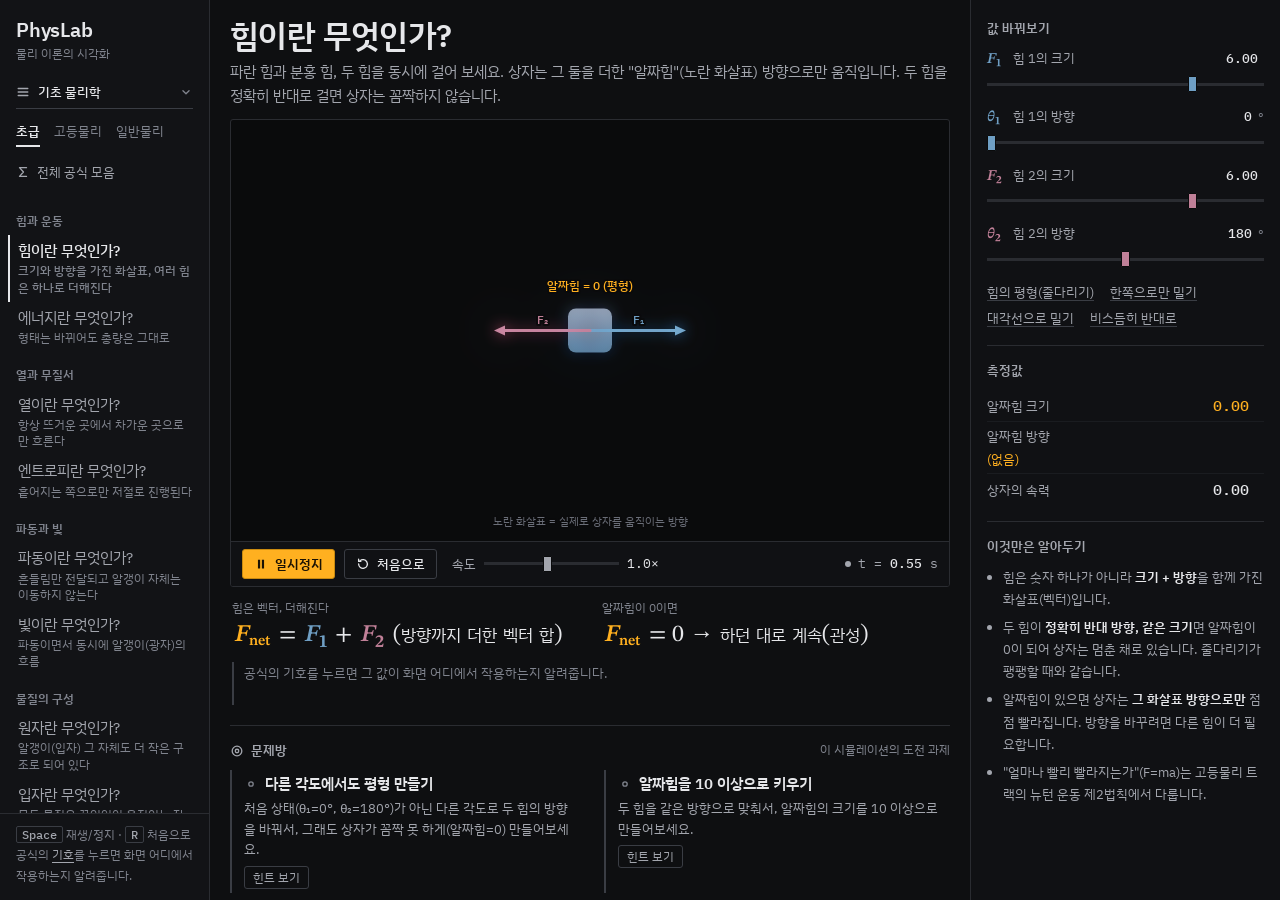
==== index.html @ c5a6d5bc "fix(graphs): 점 하나만 찍히던 그래프를 훑는 곡선으로, 전기장 시험전하가 바로 사라지던 버그 그래프 (가로축이 슬라이더 값이라 슬라이더를 움직이지 않으면 점 하나만 찍히" ====
<!DOCTYPE html>
<html lang="ko">
<head>
<meta charset="utf-8">
<meta name="viewport" content="width=device-width, initial-scale=1">
<title>PhysLab · 물리 이론의 시각화</title>
<meta name="description" content="힘과 운동부터 양자역학, 궤도역학, 선박·기계 공학까지 물리 이론 79가지를 슬라이더로 직접 움직여 보는 시뮬레이터. 공식의 기호를 누르면 화면에서 그 값이 어디에 작용하는지 보여 줍니다.">
<link rel="icon" href="img/favicon.svg" type="image/svg+xml">
<!-- 공유 미리보기 — og:image 는 절대 주소여야 메신저·SNS 가 읽는다 (원본: tools/og-image.html) -->
<meta property="og:type" content="website">
<meta property="og:site_name" content="PhysLab">
<meta property="og:url" content="https://phys-simulator-shs.vercel.app/">
<meta property="og:title" content="PhysLab · 물리 이론의 시각화">
<meta property="og:description" content="물리 이론 79가지를 슬라이더로 직접 움직여 보는 시뮬레이터. 기초 물리부터 고등 물리, 항공우주·선박·기계 공학까지.">
<meta property="og:image" content="https://phys-simulator-shs.vercel.app/img/og.png">
<meta property="og:image:width" content="1200">
<meta property="og:image:height" content="630">
<meta property="og:image:alt" content="PhysLab 로고와, 포물선을 그리며 날아가는 공과 속도 성분 화살표">
<meta property="og:locale" content="ko_KR">
<meta name="twitter:card" content="summary_large_image">
<link rel="preconnect" href="https://fonts.gstatic.com" crossorigin>
<!-- 한글 UI: IBM Plex Sans KR · 숫자: IBM Plex Mono · 수식: STIX Two Text -->
<link href="https://fonts.googleapis.com/css2?family=IBM+Plex+Mono:wght@400;500&family=IBM+Plex+Sans+KR:wght@400;500;600&family=STIX+Two+Text:ital,wght@0,400;0,600;1,400;1,600&display=swap" rel="stylesheet">
<link rel="stylesheet" href="css/style.css?v=eeceb830">
<link rel="stylesheet" href="css/motion.css?v=567593f3">
<script>
/* 모션 단계 — 기본은 c(여운). 비교용으로 ?motion=off|a|b 를 붙이면 그 단계로 본다 (css/motion.css 참고) */
(function () {
  var m = (new URLSearchParams(location.search).get('motion') || 'c').toLowerCase();
  var on = { a: ['m-a'], b: ['m-a', 'm-b'], c: ['m-a', 'm-b', 'm-c'] }[m];
  if (!on) return;
  var d = document.documentElement;
  on.concat('first-load').forEach(function (c) { d.classList.add(c); });
  addEventListener('load', function () { setTimeout(function () { d.classList.remove('first-load'); }, 900); });
})();
</script>
</head>
<body>

<aside id="nav" aria-label="시뮬레이션 목록">
  <div class="brand">
    <h1>PhysLab</h1>
    <p>물리 이론의 시각화</p>
  </div>
  <button id="btnGroupMenu" class="group-menu-btn" title="분야 선택">
    <span class="gm-ico"><svg class="i" viewBox="0 0 16 16" aria-hidden="true" focusable="false"><path d="M2.5 4h11M2.5 8h11M2.5 12h11"/></svg></span><span id="groupLabel">기초 과정</span><span class="gm-caret"><svg class="i" viewBox="0 0 16 16" aria-hidden="true" focusable="false"><path d="M4.5 6.5 8 10l3.5-3.5"/></svg></span>
  </button>
  <div class="modes" role="group" aria-label="과정">
    <button class="mode on" data-mode="concept" data-group="core" title="초급 과정 (공식 없이 감 잡기)">초급</button>
    <button class="mode" data-mode="basic" data-group="core" title="고등물리 (물리학Ⅰ)">고등물리</button>
    <button class="mode" data-mode="general" data-group="core" title="일반물리 (역학 · 유체 · 열 · 전자기 · 파동 · 상대성)">일반물리</button>
    <button class="mode" data-mode="exp" data-group="modern" title="유명한 실험 (이론이 실제로 어떻게 증명됐는지)">실험실</button>
    <button class="mode" data-mode="quantum" data-group="modern" title="양자역학 (미시세계)">양자역학</button>
    <button class="mode" data-mode="astro" data-group="modern" title="천문학 (별빛 읽기 · 별의 일생 · 우주의 크기 · 외계행성)">천문학</button>
    <button class="mode" data-mode="aero" data-group="applied" title="항공우주공학 (비행역학 · 궤도역학 · 로켓 추진 · 재진입)">항공우주</button>
    <button class="mode" data-mode="marine" data-group="applied" title="선박공학, 자율운항시스템공학 (저항·추진 · 복원성 · 내항성 · 운항 제어)">선박</button>
    <button class="mode" data-mode="mech" data-group="applied" title="기계공학 (고체역학 · 파괴역학 · 열공학 · 진동공학)">기계</button>
    <button class="mode" data-mode="adv" data-group="applied" title="공학응용 (분야 공통 계측·신호)">공학응용</button>
  </div>
  <button id="btnFormulaIndex" class="formula-index-btn" title="등록된 모든 시뮬레이션의 공식을 트랙별로 모아봅니다"><svg class="i" viewBox="0 0 16 16" aria-hidden="true" focusable="false"><path d="M12 3H4l4.5 5L4 13h8"/></svg><span class="fi-text">전체 공식 모음</span></button>
  <nav id="simlist" aria-label="이 과정의 시뮬레이션"></nav>
  <footer class="nav-foot">
    <p><b>Space</b> 재생/정지 · <b>R</b> 처음으로</p>
    <p>공식의 <span class="mini-term">기호</span>를 누르면 화면 어디에서 작용하는지 알려줍니다.</p>
  </footer>
</aside>

<main id="main">
  <header id="head">
    <div>
      <span id="simCat"></span>
      <h2 id="simTitle"></h2>
      <p id="simTag"></p>
    </div>
  </header>

  <section class="stage">
    <div class="cv-wrap">
      <canvas id="cv" role="img" aria-label="시뮬레이션 화면"></canvas>
      <!-- 형광 잔광 층: 화면의 빛 번짐. 원본(#cv)은 선명하게 두고 이 층만 시간에 따라 서서히 사라진다 -->
      <canvas id="cvHalo" aria-hidden="true"></canvas>
      <canvas id="cvGlow" aria-hidden="true"></canvas>
      <!-- 글자 층: D.text · D.tag 는 빛 번짐 위에 따로 그려 늘 선명하다 -->
      <canvas id="cvText" aria-hidden="true"></canvas>
    </div>
    <div class="stage-bar">
      <button id="btnPlay" class="btn primary" aria-keyshortcuts="Space"><span class="ico"><svg class="i" viewBox="0 0 16 16" aria-hidden="true" focusable="false"><path class="f" d="M5 3.2v9.6L12.6 8z"/></svg></span><span id="playLabel" class="btn-text">재생</span></button>
      <button id="btnReset" class="btn" aria-keyshortcuts="R"><span class="ico"><svg class="i" viewBox="0 0 16 16" aria-hidden="true" focusable="false"><path d="M3 8a5 5 0 1 0 1.5-3.6"/><path d="M3 2.5v2.5h2.5"/></svg></span><span class="btn-text">처음으로</span></button>
      <label class="speed">
        <span class="speed-word">속도</span> <input type="range" id="speed" min="0.1" max="2" step="0.1" value="1">
        <b id="speedVal">1.0×</b>
      </label>
      <div class="clock"><span class="run-led" aria-hidden="true"></span>t = <b id="clock">0.00</b> s</div>
    </div>
  </section>

  <!-- 공식 — 무대 바로 아래에 가로로. 기호를 가리키거나 누르면 아래 줄에 그 기호가 화면 어디에서 작용하는지 -->
  <section id="cardFormula" class="formula-bar" aria-label="공식">
    <div id="formulas"></div>
    <div id="termInfo" class="term-info" aria-live="polite"></div>
  </section>

  <section id="graphs"></section>

  <section id="questRoom" class="quest-room hidden" aria-labelledby="questTitle">
    <div class="quest-head"><span class="quest-icon"><svg class="i" viewBox="0 0 16 16" aria-hidden="true" focusable="false"><circle cx="8" cy="8" r="5.5"/><circle cx="8" cy="8" r="2"/></svg></span><h3 id="questTitle">문제방</h3><span class="quest-sub">이 시뮬레이션의 도전 과제</span></div>
    <div id="challenges" class="quest-list"></div>
  </section>
</main>

<aside id="panel">
  <section class="card" id="cardControls">
    <h3>값 바꿔보기</h3>
    <div id="controls"></div>
    <div id="presets" class="presets"></div>
  </section>

  <section class="card" id="cardReadouts">
    <h3>측정값</h3>
    <table id="readouts" class="readouts" aria-live="off"><tbody></tbody></table>
  </section>

  <section class="card" id="cardNotes">
    <h3>이것만은 알아두기</h3>
    <ul id="notes"></ul>
  </section>
</aside>

<div id="groupModal" class="modal-overlay hidden">
  <div class="modal modal-sm" role="dialog" aria-modal="true" aria-labelledby="groupModalTitle">
    <div class="modal-head">
      <h2 id="groupModalTitle">분야 선택</h2>
      <button id="btnCloseGroups" class="modal-close" title="닫기 (Esc)" aria-label="닫기"><svg class="i" viewBox="0 0 16 16" aria-hidden="true" focusable="false"><path d="M4 4l8 8M12 4l-8 8"/></svg></button>
    </div>
    <div class="modal-body" id="groupList"></div>
  </div>
</div>

<div id="formulaModal" class="modal-overlay hidden">
  <div class="modal" role="dialog" aria-modal="true" aria-labelledby="formulaModalTitle">
    <div class="modal-head">
      <h2 id="formulaModalTitle"><svg class="i" viewBox="0 0 16 16" aria-hidden="true" focusable="false"><path d="M12 3H4l4.5 5L4 13h8"/></svg>전체 공식 모음</h2>
      <input type="search" id="formulaSearch" placeholder="공식 이름, 시뮬레이션 이름으로 검색…" autocomplete="off" aria-label="공식 검색">
      <button id="btnCloseFormulas" class="modal-close" title="닫기 (Esc)" aria-label="닫기"><svg class="i" viewBox="0 0 16 16" aria-hidden="true" focusable="false"><path d="M4 4l8 8M12 4l-8 8"/></svg></button>
    </div>
    <div id="formulaListWrap" class="modal-body"></div>
  </div>
</div>

<!-- 화면 읽기 프로그램용 알림 (과제 달성 등) -->
<div id="announcer" class="sr-only" aria-live="polite"></div>

<script src="js/core.js?v=7567ad4e"></script>
<!-- 시뮬레이션 색인 — 목록·공식 모음용. 본체(js/sims/**)는 열 때 불러온다 (core.js PS.load, tools/build.js) -->
<script src="js/catalog.js?v=6f362661"></script>
<script src="js/typeset.js?v=7cf413bf"></script>
<script src="js/app.js?v=728ef2c3"></script>
</body>
</html>
---- css/style.css ----
/* =========================================================
   PhysLab — 계측기 테마 (흑연 바탕, 무대 안에서만 빛난다)
   규칙:
     1. 빛은 무대 안에서만 — 오실로스코프 형광면처럼 그림 자체가 빛나고 잔광을 남긴다(#cvGlow · #cvHalo).
        UI 껍데기에는 그라디언트·글로우를 쓰지 않는다.
     2. 호박색(--acc)은 재생 버튼과 무대 안의 결과값에만 쓴다. 선택 상태는 밝은 글자(--tx)와 2px 선으로 표시한다.
        다른 색은 기호 색이며 의미를 갖는다(core.js PS.PAL).
     3. 상자를 쌓지 않는다. 테두리가 남는 것은 무대, 그래프 축, "처음으로" 같은 보조 버튼뿐이고,
        나머지 구역은 1px 구분선과 여백으로 나눈다. 모서리는 3px 이하.
     4. 글자 크기는 다섯 단계뿐이다: 12 · 13 · 15(본문) · 20 · 32(제목) px. 공식만 따로 24~28px.
   ========================================================= */
:root{
  --bg:#0e0f11;        /* 페이지 */
  --nav:#121316;       /* 좌측 콘솔 */
  --side:#101114;      /* 우측 패널 */
  --stage:#0a0b0c;     /* 무대 */
  --line:#2a2c31;      /* 구분선 */
  --line2:#3a3d44;     /* 강한 선 · 보조 버튼 테두리 */
  --tx:#e6e7ea;
  --tx2:#a3a6ae;       /* 패널 위 대비 7:1 */
  --tx3:#80848e;       /* 패널 위 대비 4.8:1 — 가장 흐린 글자도 4.5:1 이상 */
  --hover:#1b1d21;
  --acc:#ffb020;       /* 호박색 — 재생 버튼과 무대 안 결과값에만 */
  --acc-hi:#ffbe42;--acc-deep:#c98a10;--on-acc:#1a1204;
  --ok:#7fb894;
  --radius:3px;
  /* 글꼴 — 한글 UI, 숫자, 수식 */
  --sans:"IBM Plex Sans KR",-apple-system,BlinkMacSystemFont,"Segoe UI","Malgun Gothic",sans-serif;
  --mono:"IBM Plex Mono",ui-monospace,"Consolas",monospace;
  --math:"STIX Two Text","Cambria Math","Times New Roman","IBM Plex Sans KR",serif;
  /* 글자 크기 다섯 단계 (루트 14px 기준 rem) */
  --fs-1:.8571rem;     /* 12px — 라벨·캡션 */
  --fs-2:.9286rem;     /* 13px — 보조 글·섹션 제목 */
  --fs-3:1.0714rem;    /* 15px — 본문 */
  --fs-4:1.4286rem;    /* 20px — 워드마크·폰 제목 */
  --fs-5:2.2857rem;    /* 32px — 시뮬레이션 제목 */
  --fs-math:1.8571rem; /* 26px — 공식 (24~28px) */
  /* 레이아웃 */
  --nav-w:17.8571rem;  /* 250px @14px */
  --panel-w:24.2857rem;/* 340px @14px */
  --nav-h:3.5rem;      /* 좁은 화면에서 위쪽 네비 높이 — app.js 가 실제 값으로 갱신 */
}
*{box-sizing:border-box}
/* 크기 체계 — 모든 길이는 rem 이고, 루트 글자 크기 하나가 화면 전체의 배율이다.
   1600px 이하 14px → 2560px(27" QHD)에서 약 17.5px → 18px 상한. 캔버스도 같은 배율로 그린다(app.js 의 uiScale). */
html{font-size:clamp(14px,.3646vw + 8.17px,18px)}
html,body{height:100%}
body{
  margin:0;
  display:grid;
  grid-template-columns:var(--nav-w) minmax(0,1fr) var(--panel-w);
  background:var(--bg);
  color:var(--tx);
  font-family:var(--sans);
  font-size:var(--fs-3);
  line-height:1.55;
  overflow:hidden;
}
h1,h2,h3{margin:0;font-weight:600}
p{margin:0}
button{font-family:inherit;font-size:inherit}
/* 숫자는 전부 등폭 — 값이 바뀌어도 자리가 흔들리지 않는다 */
.ctrl-val,.readouts td,.clock,.quest-sub{font-variant-numeric:tabular-nums}
/* 아이콘 — 16px 격자, 선 1.5, 글자색을 따른다 */
.i{width:1rem;height:1rem;flex:none;display:inline-block;vertical-align:-.15em;
   fill:none;stroke:currentColor;stroke-width:1.5;stroke-linecap:round;stroke-linejoin:round}
.i .f{fill:currentColor;stroke:none}

/* ── 좌측 콘솔 ───────────────────────────── */
#nav{
  background-color:var(--nav);
  border-right:1px solid var(--line);
  display:flex;flex-direction:column;
  overflow:hidden;
}
.brand{padding:1.2857rem 1.1429rem .8571rem}
.brand h1{font-size:var(--fs-4);font-weight:600;letter-spacing:-.2px;line-height:1.2}
.brand p{font-size:var(--fs-1);color:var(--tx3);margin-top:.2143rem}
/* 대분류 — 아래쪽 구분선만 있는 버튼 */
.group-menu-btn{
  display:flex;align-items:center;gap:.5714rem;width:calc(100% - 2.2857rem);margin:0 1.1429rem .5714rem;
  padding:.5rem 0;border:0;border-bottom:1px solid var(--line2);border-radius:0;
  background:none;color:var(--tx);
  font-size:var(--fs-2);font-weight:500;cursor:pointer;text-align:left;
}
.group-menu-btn:hover{border-bottom-color:var(--tx3)}
.gm-ico{color:var(--tx2)}
#groupLabel{flex:1;white-space:nowrap;overflow:hidden;text-overflow:ellipsis}
.gm-caret{color:var(--tx3)}

.modal-sm{width:min(31.4286rem,100%)}
.group-card{
  display:block;width:100%;text-align:left;cursor:pointer;
  background:none;border:0;border-left:2px solid transparent;border-bottom:1px solid var(--line);border-radius:0;
  padding:.8571rem 1rem;color:var(--tx2);font-family:inherit;
}
.group-card:hover{background:var(--hover)}
.group-card.on{border-left-color:var(--tx)}
.gc-top{display:flex;align-items:baseline;gap:.6429rem;margin-bottom:.2143rem}
.gc-top b{font-size:var(--fs-3);color:var(--tx);font-weight:600}
.gc-n{margin-left:auto;font-size:var(--fs-1);color:var(--tx3);font-family:var(--mono)}
.gc-sub{font-size:var(--fs-2);color:var(--tx3);line-height:1.5}

/* 중분류(과정) — 글자 탭, 선택은 밑줄 */
.modes{display:flex;flex-wrap:wrap;gap:0 1rem;padding:0 1.1429rem .7143rem}
.mode.off{display:none}
.mode{
  cursor:pointer;background:none;border:0;border-bottom:2px solid transparent;border-radius:0;
  color:var(--tx3);font-size:var(--fs-2);padding:.3571rem 0;white-space:nowrap;
}
.mode:hover{color:var(--tx2)}
.mode.on{color:var(--tx);border-bottom-color:var(--tx);font-weight:600}
.mode.empty{opacity:.5}
.simlist-empty{padding:1.2857rem .7143rem;color:var(--tx3);font-size:var(--fs-2);line-height:1.7}

/* 전체 공식 모음 버튼 */
.formula-index-btn{
  display:flex;align-items:center;gap:.5rem;width:calc(100% - 2.2857rem);margin:0 1.1429rem .5714rem;
  padding:.4286rem 0;border:0;background:none;color:var(--tx2);
  font-size:var(--fs-2);cursor:pointer;text-align:left;
}
.formula-index-btn:hover{color:var(--tx)}
.modal-overlay{
  position:fixed;inset:0;background:rgba(6,7,8,.78);
  display:flex;align-items:center;justify-content:center;z-index:50;padding:2.1429rem;
}
.modal-overlay.hidden{display:none}
.modal{
  background:var(--side);border:1px solid var(--line2);border-radius:var(--radius);
  width:min(62.8571rem,100%);max-height:min(84vh,64.2857rem);display:flex;flex-direction:column;overflow:hidden;
}
.modal-head{
  display:flex;align-items:center;gap:.8571rem;padding:1rem 1.2857rem;border-bottom:1px solid var(--line);flex:none;
}
.modal-head h2{font-size:var(--fs-3);flex:none;white-space:nowrap;display:flex;align-items:center;gap:.5rem}
#formulaSearch{
  flex:1;background:var(--stage);border:1px solid var(--line2);border-radius:var(--radius);
  color:var(--tx);padding:.5rem .7857rem;font-size:var(--fs-2);min-width:0;font-family:inherit;
}
#formulaSearch:focus{outline:none;border-color:var(--tx2)}
.modal-close{
  display:inline-flex;align-items:center;justify-content:center;
  background:transparent;border:1px solid var(--line2);color:var(--tx2);
  cursor:pointer;padding:.3571rem;border-radius:var(--radius);flex:none;
}
.modal-close:hover{color:var(--tx);border-color:var(--tx3)}
.modal-body{overflow-y:auto;padding:.4286rem 1.2857rem 1.4286rem}
.fx-group-title{
  font-size:var(--fs-3);font-weight:600;color:var(--tx);
  margin:1.7143rem 0 .2143rem;padding:.2857rem 0 .2857rem .7143rem;border-left:2px solid var(--tx);
}
.fx-group-title:first-child{margin-top:.7143rem}
.fx-track-title{
  font-size:var(--fs-2);color:var(--tx2);font-weight:600;
  margin:1.2857rem 0 .5714rem;padding-bottom:.4286rem;border-bottom:1px solid var(--line);
}
.fx-track:first-child .fx-track-title{margin-top:.5714rem}
.fx-cat{font-size:var(--fs-1);color:var(--tx3);margin:.8571rem 0 .2857rem}
.fx-sim{padding:.6429rem .7143rem;margin:0 -.7143rem;cursor:pointer;border-radius:var(--radius)}
.fx-sim:hover{background:var(--hover)}
.fx-sim-head{display:flex;align-items:baseline;gap:.6429rem;margin-bottom:.2857rem;flex-wrap:wrap}
.fx-sim-head b{font-size:var(--fs-3);color:var(--tx);font-weight:600}
.fx-sub{font-size:var(--fs-2);color:var(--tx3)}
.fx-jump{margin-left:auto;color:var(--tx3);font-size:var(--fs-1);opacity:0}
.fx-sim:hover .fx-jump,.fx-sim:focus-visible .fx-jump{opacity:1}
.fx-formulas{display:flex;flex-wrap:wrap;gap:.2857rem 2.2857rem}
.fx-formula{margin-top:.2143rem}
.fx-fname{font-size:var(--fs-1);color:var(--tx3)}
.fx-fbody{font-size:var(--fs-4);font-family:var(--math);line-height:1.5}
.fx-empty{color:var(--tx3);font-size:var(--fs-2);padding:1.7143rem .2857rem;text-align:center}
.term-inline{font-weight:600}

#simlist{flex:1;overflow-y:auto;padding:.2857rem .5714rem .7143rem}
.nav-group{
  font-size:var(--fs-1);color:var(--tx3);font-weight:600;
  padding:1rem .5714rem .2857rem;
}
.nav-item{
  display:block;width:100%;text-align:left;cursor:pointer;
  background:transparent;border:none;border-left:2px solid transparent;color:var(--tx2);
  padding:.4286rem .5714rem;border-radius:0;
  font-size:var(--fs-3);line-height:1.35;
}
.nav-item small{display:block;color:var(--tx3);font-size:var(--fs-1);margin-top:.1429rem}
.nav-item small sub{font-size:.8em;line-height:0}
.nav-item:hover{color:var(--tx)}
.nav-item.on{border-left-color:var(--tx);color:var(--tx);font-weight:500}
.nav-foot{
  padding:.7857rem 1.1429rem 1rem;border-top:1px solid var(--line);
  color:var(--tx3);font-size:var(--fs-1);line-height:1.7;
}
.nav-foot b{color:var(--tx2);border:1px solid var(--line2);padding:0 .3571rem;border-radius:2px;font-weight:500;font-family:var(--mono)}
.mini-term{color:var(--tx2);text-decoration:underline;text-underline-offset:3px}

/* ── 메인 ────────────────────────────────── */
/* 무대가 먼저다 — 그래프·문제방이 높이를 다 가져가면 캔버스가 띠처럼 납작해진다.
   무대는 화면 높이의 52% 이상을 먼저 갖고, 넘치는 아래쪽은 이 열 안에서 스크롤한다. */
#main{display:flex;flex-direction:column;min-width:0;overflow-x:hidden;overflow-y:auto;padding:1.1429rem 1.4286rem}
#head{margin-bottom:.8571rem}
/* 제목 위 분류 칩은 네비와 겹치므로 화면에서는 숨기고 화면 읽기 프로그램에는 남긴다 */
#simCat{position:absolute;width:1px;height:1px;padding:0;margin:-1px;overflow:hidden;clip:rect(0 0 0 0);white-space:nowrap;border:0}
#simTitle{font-size:var(--fs-5);letter-spacing:-.6px;font-weight:600;line-height:1.2}
#simTag{color:var(--tx2);font-size:var(--fs-3);margin-top:.4286rem;max-width:62rem}

.stage{
  position:relative;flex:1 0 auto;min-height:max(20rem,52vh);
  background-color:var(--stage);
  border:1px solid var(--line);border-radius:var(--radius);
  overflow:hidden;display:flex;flex-direction:column;
}
/* 무대 캔버스 + 형광 잔광 층(app.js 의 glowFrame). 잔광 층은 원본을 반 해상도로 받아 흐리게 번지게 하고
   화면 혼합(screen)으로 빛만 더한다 — 원본 그림과 글자는 그대로 선명하다.
   움직임의 꼬리(잔광)는 남기고, 멈춘 화면의 번짐은 줄인다(#cvGlow .85 → .5, #cvHalo .5 → .25). */
.cv-wrap{position:relative;flex:1;min-height:0}
#cv{position:absolute;inset:0;width:100%;height:100%;display:block}
#cvHalo{position:absolute;inset:0;width:100%;height:100%;display:block;pointer-events:none;
  filter:contrast(1.6) blur(1.6rem) brightness(1.8) saturate(1.6);mix-blend-mode:screen;opacity:.25}
#cvGlow{position:absolute;inset:0;width:100%;height:100%;display:block;pointer-events:none;
  /* contrast 로 문턱: 보이는 밝기 0.19 이하(넓은 반투명 면)는 0, 0.81 이상은 최대 → 그다음 번지게 */
  filter:contrast(1.6) blur(.45rem) brightness(1.65) saturate(1.5);mix-blend-mode:screen;opacity:.5}
#cvText{position:absolute;inset:0;width:100%;height:100%;display:block;pointer-events:none}
.fx-off #cvGlow,.fx-off #cvHalo{display:none}
.is-loading .cv-wrap{opacity:.55}
.stage-bar{
  display:flex;align-items:center;gap:.6429rem;
  padding:.5rem .7857rem;border-top:1px solid var(--line);
  background-color:var(--side);
}
/* 보조 버튼 — 테두리가 남는 몇 안 되는 것 */
.btn{
  display:inline-flex;align-items:center;gap:.5rem;cursor:pointer;
  background:none;border:1px solid var(--line2);
  color:var(--tx);padding:.3571rem .7857rem;border-radius:var(--radius);
  font-size:var(--fs-2);font-weight:500;
}
.btn:hover{border-color:var(--tx3);background:var(--hover)}
.btn.primary{background:var(--acc);color:var(--on-acc);border-color:var(--acc-deep);font-weight:600}
.btn.primary:hover{background:var(--acc-hi)}
.speed{display:flex;align-items:center;gap:.5714rem;color:var(--tx2);font-size:var(--fs-2);margin-left:.4286rem;white-space:nowrap}
.speed b{color:var(--tx);width:2.7rem;font-family:var(--mono);font-weight:400}
.speed input{width:6.8571rem}
.clock{margin-left:auto;color:var(--tx2);font-size:var(--fs-2);font-family:var(--mono)}
/* RUN 표시등 — 재생 중 밝은 점, 정지하면 꺼진다 (숨쉬기 움직임은 motion.css) */
.run-led{display:inline-block;width:.4286rem;height:.4286rem;border-radius:50%;margin-right:.5rem;vertical-align:.08rem;background:var(--tx2)}
.is-paused .run-led{background:var(--line2)}
.clock b{color:var(--tx);font-weight:500}

/* ── 공식 — 무대 바로 아래, 가로로 나란히 ── */
.formula-bar{flex:none;padding:.8571rem .1429rem .2857rem}
#formulas{display:flex;flex-wrap:wrap;align-items:flex-end;gap:.5714rem 2.8571rem}
.formula .fname{font-size:var(--fs-1);color:var(--tx3);margin-bottom:.1429rem}
.formula .fbody{font-size:var(--fs-math);line-height:1.35;font-family:var(--math);white-space:nowrap}
.term-info{
  font-size:var(--fs-2);line-height:1.6;color:var(--tx2);
  border-left:2px solid var(--line2);padding:.0714rem 0 .0714rem .7143rem;margin-top:.7143rem;
  /* 두 줄을 미리 확보해 두어야 가리킬 때 아래가 밀리지 않는다 */
  min-height:calc(2 * 1.6em + .1429rem);
}
.term-info b{color:var(--tx);font-weight:600}
.ti-hint{color:var(--tx3)}
.ti-title{display:inline-flex;align-items:baseline;gap:.4286rem;margin-right:.5714rem}
.ti-sym{font-family:var(--math);font-size:var(--fs-3)}

/* ── 수식 조판 (app.js typeset) — 변수만 이탤릭, 숫자·연산자·괄호·함수명·한글은 정체 ── */
.fbody,.fx-fbody{font-style:normal}
.fbody i,.fx-fbody i,.ti-sym i,.ctrl-sym i{font-style:italic}
/* 기호 안에서도 이탤릭은 조판기가 변수 글자에만 붙인다(Δ·Σ·첨자·숫자는 정체) */
.term{
  display:inline-block;cursor:pointer;border-radius:2px;padding:0 .1em;margin:0 .02em;
  font-style:normal;font-weight:600;
}
.mko{font-family:var(--sans);font-size:.72em}
.mu{font-family:var(--sans);font-size:.6em;color:var(--tx3)}
/* 기호 — 평소에는 색만. 가리키거나 고정했을 때만 옅은 바탕과 밑줄이 보인다 */
.term:hover,.term.on{background:rgba(255,255,255,.07);box-shadow:inset 0 -2px 0 currentColor}
.term.on{background:rgba(255,255,255,.12)}
.mfrac{display:inline-flex;flex-direction:column;align-items:stretch;vertical-align:middle;text-align:center;margin:0 .12em;font-size:.86em;line-height:1.15}
.mfrac>.mn{padding:0 .12em .06em;border-bottom:.06em solid currentColor}
.mfrac>.md{padding:.08em .12em 0}
.mfrac .mfrac{font-size:.9em}
.msqrt{display:inline-flex;align-items:stretch;white-space:nowrap}
.msqrt>.mr{font-size:1.1em;line-height:1;align-self:flex-end;margin-right:-.04em;transform:translateY(.04em)}
.msqrt>.mc{border-top:.06em solid currentColor;padding:.06em .1em 0 .08em}
.mop{margin:0 .22em}
.mtxt{font-family:var(--sans);font-size:.62em;color:var(--tx2);vertical-align:.15em}
sup.ms,sub.ms{font-size:.62em;line-height:0}
sub.ms{vertical-align:-.25em}

/* ── 그래프 ── */
#graphs{display:flex;gap:1.4286rem;margin-top:.8571rem;height:10.8571rem}
#graphs:empty{display:none;margin:0;height:0}
.graph{flex:1;min-width:0;display:flex;flex-direction:column}
.graph h4{margin:0 0 .1429rem;font-size:var(--fs-1);color:var(--tx2);font-weight:500;display:flex;gap:.6429rem;align-items:center;flex-wrap:wrap}
.graph h4 i{font-style:normal;color:var(--tx3);font-family:var(--mono)}
.graph canvas{flex:1;min-height:0;width:100%}

/* ── 우측 계측 패널 — 상자 없이 구분선과 여백으로 ── */
#panel{
  background:var(--side);border-left:1px solid var(--line);
  overflow-y:auto;padding:.2857rem 1.1429rem 2.8571rem;display:flex;flex-direction:column;
}
.card{padding:1rem 0 1.1429rem;border-top:1px solid var(--line)}
#panel>.card:first-child{border-top:0}
.card h3{font-size:var(--fs-2);color:var(--tx2);font-weight:600;margin-bottom:.7143rem}

/* 컨트롤 — 디텐트 노브 */
.ctrl{margin-bottom:.8571rem}
.ctrl-top{display:flex;align-items:baseline;gap:.4286rem;margin-bottom:.2143rem}
.ctrl-sym{font-family:var(--math);font-weight:600;font-size:var(--fs-3);min-width:1.4286rem}
.ctrl-label{font-size:var(--fs-2);color:var(--tx2);flex:1}
.ctrl-val{font-size:var(--fs-2);font-weight:500;font-family:var(--mono)}
.ctrl-unit{font-size:var(--fs-1);color:var(--tx3)}
.ctrl.hot .ctrl-label{color:var(--tx)}
/* 슬라이더 — 보이는 트랙은 3px 이지만 잡을 수 있는 영역은 input 높이 전체다. 손잡이 색은 그 기호의 색 */
input[type=range]{
  -webkit-appearance:none;appearance:none;display:block;width:100%;height:1.4286rem;margin:0;
  background:transparent;cursor:pointer;
}
input[type=range]::-webkit-slider-runnable-track{height:3px;background:var(--line)}
input[type=range]::-moz-range-track{height:3px;background:var(--line)}
input[type=range]::-webkit-slider-thumb{
  -webkit-appearance:none;width:.6429rem;height:1.1429rem;margin-top:calc(1.5px - .5714rem);border-radius:1px;
  background:var(--c,var(--tx2));border:1px solid var(--stage);cursor:pointer;
}
input[type=range]::-moz-range-thumb{
  width:.5714rem;height:1.0714rem;border-radius:1px;background:var(--c,var(--tx2));
  border:1px solid var(--stage);cursor:pointer;
}

/* 키보드 포커스 — 마우스로 누를 때는 나오지 않고(:focus-visible), 탭으로 옮길 때만 보인다 */
:focus{outline:none}
:focus-visible{outline:2px solid var(--tx);outline-offset:2px}
input[type=range]:focus-visible{outline-offset:1px}
.nav-item:focus-visible,.fx-sim:focus-visible,.group-card:focus-visible{outline-offset:-2px}
.term:focus-visible{outline-offset:1px}
/* 프리셋 — 밑줄 있는 글자 버튼 */
.presets{display:flex;flex-wrap:wrap;gap:.2857rem 1.1429rem;margin-top:.1429rem}
.preset{
  cursor:pointer;background:none;border:0;padding:.1429rem 0;color:var(--tx2);
  font-size:var(--fs-2);text-decoration:underline;text-decoration-color:var(--line2);text-underline-offset:.25em;
  text-align:left;
}
.preset:hover{color:var(--tx);text-decoration-color:currentColor}

/* 측정값 — 이름 | 값(오른쪽 정렬, 등폭) | 단위 */
.readouts{width:100%;border-collapse:collapse}
.readouts th{font-weight:400;text-align:left;color:var(--tx2);font-size:var(--fs-2);padding:.2857rem .5714rem .2857rem 0;vertical-align:baseline}
.readouts td{padding:.2857rem 0;vertical-align:baseline}
.readouts .rv{text-align:right;font-family:var(--mono);font-size:var(--fs-3);font-weight:500;white-space:nowrap}
.readouts .rv.txt{font-family:var(--sans);font-size:var(--fs-2);white-space:normal}
.readouts .ru{padding-left:.4286rem;color:var(--tx3);font-family:var(--mono);font-size:var(--fs-1);white-space:nowrap}
.readouts tr+tr>*{border-top:1px solid #1a1c20}
.readouts tr.wide td{text-align:left;font-family:var(--sans);font-size:var(--fs-2);padding-top:0;white-space:normal}
.readouts tr.wide-head th{padding-bottom:.1429rem}
.readouts tr.wide>*{border-top:0}

#notes{margin:0;padding-left:1.1429rem;color:var(--tx2);font-size:var(--fs-2);line-height:1.7}
#notes li{margin-bottom:.4286rem}
#notes b{color:var(--tx);font-weight:600}

/* 문제방(도전 과제) — 공식·슬라이더·측정값과 섞이지 않도록 무대 아래에 따로 둔다 */
.quest-room{
  margin-top:1.1429rem;flex:none;
  border-top:1px solid var(--line);
  padding:.8571rem 0 .2857rem;max-height:15rem;overflow-y:auto;
}
.quest-room.hidden{display:none}
.quest-head{display:flex;align-items:center;gap:.5rem;margin-bottom:.5714rem;color:var(--tx2)}
.quest-head h3{font-size:var(--fs-2);color:var(--tx2);font-weight:600}
.quest-sub{font-size:var(--fs-1);color:var(--tx3);margin-left:auto;white-space:nowrap}
.quest-list{display:grid;grid-template-columns:repeat(auto-fill,minmax(19rem,1fr));gap:.5714rem 2rem}
.challenge{
  position:relative;   /* 안쪽 .sr-only(절대 위치)가 문제방 스크롤 밖으로 새어 나가 문서를 늘리지 않게 */
  border-left:2px solid var(--line2);padding:.1429rem 0 .2857rem .8571rem;
}
.ch-head{display:flex;align-items:center;gap:.5rem}
.ch-head b{font-size:var(--fs-3);color:var(--tx);font-weight:600}
.ch-badge{display:inline-flex;width:1rem;flex:none;color:var(--tx3)}
.ch-desc{font-size:var(--fs-2);color:var(--tx2);line-height:1.6;margin:.2143rem 0 0}
.ch-hint-btn{
  margin-top:.4286rem;cursor:pointer;background:transparent;border:1px solid var(--line2);
  color:var(--tx2);font-size:var(--fs-1);padding:.1429rem .5714rem;border-radius:var(--radius);
}
.ch-hint-btn:hover{color:var(--tx);border-color:var(--tx3)}
.ch-hint{margin-top:.4286rem;font-size:var(--fs-2);color:var(--tx2);line-height:1.6}
.challenge.ch-ok{border-left-color:var(--ok)}
.challenge.ch-ok .ch-badge{color:var(--ok)}
.challenge.ch-done-ever .ch-badge{color:var(--tx2)}

::-webkit-scrollbar{width:.6429rem;height:.6429rem}
::-webkit-scrollbar-track{background:transparent}
::-webkit-scrollbar-thumb{background:var(--line);border-radius:0;border:2px solid var(--side)}
::-webkit-scrollbar-thumb:hover{background:var(--line2)}

/* 화면 읽기 프로그램에만 들리는 텍스트 */
.sr-only{position:absolute;width:1px;height:1px;padding:0;margin:-1px;overflow:hidden;clip:rect(0 0 0 0);white-space:nowrap;border:0}

/* =========================================================
   반응형 — 화면 형태별 배치
   ≥1281          3열 (네비 | 무대 | 패널). 27"까지 루트 크기로 비례 확대
   1081–1280      3열, 사이드 폭만 줄임
   높이 ≤760      노트북 — 그래프·문제방을 낮춰 무대 높이 확보
   761–1080 가로  위쪽 네비 + [무대 | 패널] 2열 — 태블릿 가로·작은 노트북
   세로 / ≤760    한 줄 — 무대를 위에 고정하고 그 아래로 공식 → 슬라이더 → 측정값
   ========================================================= */
@media (max-width:1280px){
  :root{--nav-w:15rem;--panel-w:22.1429rem;--fs-math:1.7143rem}
  #graphs{height:9.4286rem}
}

@media (min-width:1081px) and (max-height:760px){
  #main{padding-top:.85rem;padding-bottom:.85rem}
  #simTitle{font-size:var(--fs-4)}
  #simTag{white-space:nowrap;overflow:hidden;text-overflow:ellipsis}
  #graphs{height:7.5rem}
  .quest-room{max-height:7.5rem}
}

/* ── 좁은 화면 공통: 네비를 위쪽 가로 띠로 ── */
@media (max-width:1080px){
  #nav{flex-direction:row;align-items:center;border-right:none;border-bottom:1px solid var(--line);
       position:sticky;top:0;z-index:6}
  .brand{padding:.6rem 1rem}
  .brand p{display:none}
  .group-menu-btn{width:auto;margin:0 .8571rem 0 0;padding:.4286rem 0;flex:none}
  .gm-caret{display:none}
  .modes{flex-wrap:nowrap;padding:0 .8571rem 0 0;gap:0 .8571rem;flex:none}
  #simlist{display:flex;gap:.8571rem;flex:1;padding:.4286rem .5714rem;overflow-x:auto;overscroll-behavior-x:contain}
  .nav-group{display:none}
  .nav-item{width:auto;white-space:nowrap;margin:0;padding:.3571rem 0;border-left:none;border-bottom:2px solid transparent;flex:none}
  .nav-item.on{border-left:none;border-bottom-color:var(--tx)}
  .nav-item small{display:none}
  .nav-foot{display:none}
  /* 전체 공식 모음은 좁은 화면에서도 들어갈 수 있어야 한다 — 아이콘 버튼으로 줄인다 */
  .formula-index-btn{width:auto;margin:0 .8571rem 0 0;padding:.4286rem 0;flex:none}
  .fi-text{position:absolute;width:1px;height:1px;overflow:hidden;clip:rect(0 0 0 0);white-space:nowrap}
  .modal-overlay{padding:0}
  .modal{width:100%;height:100%;max-height:100%;border-radius:0}
}

/* ── 태블릿 가로: 위쪽 네비 + [무대 | 패널] ── */
@media (max-width:1080px) and (min-width:761px) and (orientation:landscape){
  body{grid-template-columns:minmax(0,1fr) 20rem;grid-template-rows:auto minmax(0,1fr)}
  #nav{grid-column:1 / -1}
  #main{min-height:0;overflow-y:auto;padding:.85rem 1rem}
  #simTitle{font-size:var(--fs-4)}
  .stage{flex:1 0 auto;min-height:max(15rem,46vh)}
  #panel{border-left:1px solid var(--line);overflow-y:auto}
  #graphs{height:8rem}
  .quest-room{max-height:8rem}
  :root{--fs-math:1.5714rem}
}

/* ── 세로 화면·폰: 한 줄. 무대는 위에 고정되어 슬라이더를 움직이는 동안 계속 보인다 ── */
@media (max-width:760px), (max-width:1080px) and (orientation:portrait){
  html,body{height:auto}
  body{display:flex;flex-direction:column;overflow:visible;min-height:100%}
  #main,#panel{display:contents}           /* 두 열의 자식들을 한 줄로 풀어 순서를 다시 매긴다 */
  #nav{order:0}
  #head{order:1;margin:.85rem .85rem .6rem}
  #simTitle{font-size:var(--fs-4)}
  .stage{order:2;position:sticky;top:var(--nav-h);z-index:4;flex:none;margin:0 .85rem;
         height:min(52vh,110vw);min-height:15rem}
  .formula-bar{order:3;margin:0 .85rem;padding-top:.7143rem}
  #formulas{gap:.4286rem 1.7143rem}
  /* 좁은 화면에서는 긴 공식이 화면 밖으로 나가지 않게 항 사이에서 줄을 바꾼다 (분수·근호는 한 덩어리로 남는다) */
  .formula{min-width:0;max-width:100%}
  .formula .fbody{white-space:normal}
  #cardControls{order:4}
  #cardReadouts{order:5}
  #graphs{order:6;flex-direction:column;height:auto}
  #graphs .graph{height:9rem;flex:none}
  #questRoom{order:7;max-height:none}
  #cardNotes{order:8;margin-bottom:2rem}
  #panel>.card,#graphs,.quest-room{margin:.75rem .85rem 0}
  #panel>.card:first-child{border-top:1px solid var(--line)}
  .stage-bar{flex-wrap:wrap;row-gap:.4rem}
  :root{--fs-math:1.5714rem}
}

/* ── 폰: 네비를 두 줄로 — 위에 분류, 아래에 시뮬레이션 목록 ── */
@media (max-width:560px){
  #nav{flex-wrap:wrap}
  .brand h1{font-size:var(--fs-3)}
  #simlist{flex-basis:100%;order:5;border-top:1px solid var(--line);padding:.2857rem .8571rem}
  .modes{overflow-x:auto;flex:1;min-width:0}
  /* 탭이 줄어들면 "고등물…"처럼 잘린다 — 제 폭을 지키고 넘치면 띠를 가로로 민다 */
  .mode{flex:none}
  .speed{margin-left:0}
  .speed input{width:5.5rem}
  /* 재생 막대를 한 줄로 — 글자는 화면에서만 감추고 화면 읽기 프로그램에는 남긴다 */
  .btn-text,.speed-word{position:absolute;width:1px;height:1px;overflow:hidden;clip:rect(0 0 0 0);white-space:nowrap}
  .stage-bar{flex-wrap:nowrap;gap:.4rem;padding:.4rem .5rem}
  .btn{padding:.45rem .6rem}
  .quest-list{grid-template-columns:1fr}
}

/* ── 손가락으로 누르는 기기: 누를 대상은 최소 2.75rem(약 40px) ── */
@media (pointer:coarse){
  .btn,.preset,.mode,.group-menu-btn,.formula-index-btn,.ch-hint-btn,.modal-close,.nav-item{min-height:2.75rem}
  .preset,.ch-hint-btn{display:inline-flex;align-items:center}
  input[type=range]{height:2.25rem}
  input[type=range]::-webkit-slider-thumb{width:1rem;height:1.6rem;margin-top:calc(1.5px - .8rem)}
  input[type=range]::-moz-range-thumb{width:.9rem;height:1.5rem}
  .term{padding:.15rem .35rem}
}
---- css/motion.css ----
/* =========================================================
   PhysLab 모션 — Emil Kowalski 디자인 엔지니어링 원칙 적용
   기본은 c(여운) 단계다. index.html 의 스위치가 html 에 m-a / m-b / m-c 를 붙이고,
   모든 규칙은 그 클래스 아래에 묶여 있다. 비교용으로 ?motion=off | a | b 를 붙이면
   그 단계만 켜진다(off 는 이 파일 전체를 끈다).
     a  정돈  — 새 애니메이션 없이 기존 모션의 잘못만 고친다
     b  절제  — a + 가끔 쓰는 곳(모달·힌트)에만 전환        ← b는 a를 포함
     c  여운  — b + 드문 순간(첫 달성·첫 방문)에만 즐거움     ← c는 b를 포함
   판단 기준: "얼마나 자주 보나"가 먼저다. 하루 수십~수백 번 보는 것
   (시뮬레이션 전환, 슬라이더, Space 재생)은 움직이지 않는다.
   ========================================================= */
:root{
  --ease-out:cubic-bezier(.23,1,.32,1);       /* 들어오고 나가는 UI */
  --ease-in-out:cubic-bezier(.77,0,.175,1);   /* 화면 위에서 이동 */
  --ease-pop:cubic-bezier(.34,1.56,.64,1);    /* 살짝 넘치는 반동 — c의 드문 순간에만 */
}

/* ─────────────── A. 정돈 ─────────────── */

/* 1. transition:.12s 는 사실상 transition: all 이다. 바뀌는 속성만 명시한다. */
.m-a :is(.group-menu-btn,.group-card,.mode,.formula-index-btn,.fx-sim,.nav-item,
         .btn,.preset,.challenge,.ch-hint-btn,.modal-close){
  transition:background-color 120ms ease,border-color 120ms ease,color 120ms ease,
             text-decoration-color 120ms ease,transform 160ms var(--ease-out);
}
.m-a .fx-jump{transition:opacity 120ms ease}

/* 2. 누름 피드백 — 인터페이스가 눌렀다는 걸 들었다고 답한다.
      :active 는 마우스·터치로만 걸리므로 Space/R 단축키에는 자동으로 움직임이 없다. */
.m-a :is(.btn,.preset,.mode,.group-menu-btn,.formula-index-btn,.ch-hint-btn,.modal-close):active{
  transform:scale(.97);
}
.m-a :is(.group-card,.fx-sim):active{transform:scale(.99)}   /* 면적이 큰 것은 더 작게 */

/* 3. 기호 강조 — 평소에는 밑줄이 없고, 가리키거나 고정할 때 바탕과 밑줄(box-shadow, 레이아웃을 밀지 않는다)이 번진다. */
.m-a .term{transition:background-color 120ms ease,box-shadow 120ms ease}

/* 4. 슬라이더 손잡이 — 잡았을 때만 transform 으로 살짝 늘린다. 가장 자주 만지는 조작이라 아주 작게. */
.m-a input[type=range]::-webkit-slider-thumb{transition:transform 120ms var(--ease-out)}
.m-a input[type=range]:active::-webkit-slider-thumb{transform:scaleY(1.18)}

/* 5. 움직임 줄이기 설정 — 0이 아니라 "덜". 색·투명도는 남기고 위치·크기 변화만 뺀다. */
@media (prefers-reduced-motion:reduce){
  .m-a :is(.btn,.preset,.mode,.group-menu-btn,.formula-index-btn,.ch-hint-btn,.modal-close,
           .group-card,.fx-sim):active{transform:none}
  .m-a input[type=range]:active::-webkit-slider-thumb{transform:none}
}

/* ─────────────── B. 절제 ─────────────── */

/* 6. 모달 — 가끔 여는 것이라 표준 전환 대상. 화면 중앙에 뜨므로 원점도 중앙이 맞다.
      열림 220ms, 닫힘 140ms — 시스템이 응답하는 쪽(닫힘)이 더 빨라야 한다.
      display:none 토글을 그대로 쓰면서 애니메이션되도록 allow-discrete + @starting-style. */
.m-b .modal-overlay{
  opacity:1;
  transition:opacity 200ms ease,display 200ms allow-discrete,overlay 200ms allow-discrete;
}
.m-b .modal-overlay .modal{
  transition:transform 220ms var(--ease-out),opacity 220ms var(--ease-out);
}
.m-b .modal-overlay.hidden{
  opacity:0;
  transition:opacity 140ms ease-out,display 140ms allow-discrete,overlay 140ms allow-discrete;
}
.m-b .modal-overlay.hidden .modal{
  transform:scale(.97);opacity:0;
  transition:transform 140ms ease-out,opacity 140ms ease-out;
}
@starting-style{
  .m-b .modal-overlay:not(.hidden){opacity:0}
  .m-b .modal-overlay:not(.hidden) .modal{transform:scale(.97);opacity:0}
}
/* Esc 로 닫을 때는 움직이지 않는다 — 키보드 동작은 애니메이션하지 않는다 */
.m-b .modal-overlay[data-instant],
.m-b .modal-overlay[data-instant] .modal{transition:none}

/* 7. 힌트 — 툭 튀어나오던 것을 위에서 4px 내려오며 나타나게.
      높이는 애니메이션하지 않는다(레이아웃). transform·opacity 만. */
.m-b .ch-hint{
  transition:opacity 180ms var(--ease-out),transform 180ms var(--ease-out),display 180ms allow-discrete;
}
.m-b .ch-hint[hidden]{
  display:none;opacity:0;transform:translateY(-4px);
  transition:opacity 120ms ease-out,transform 120ms ease-out,display 120ms allow-discrete;
}
@starting-style{
  .m-b .ch-hint:not([hidden]){opacity:0;transform:translateY(-4px)}
}

/* 8. 도전 과제 상태 — 조건을 넘나들 때 테두리가 깜빡이지 않고 번지게.
      슬라이더로 경계를 오가면 빠르게 반복되므로 keyframes 가 아니라 transition. */
.m-b .ch-badge{display:inline-block;transition:color 200ms ease}

@media (prefers-reduced-motion:reduce){
  .m-b .modal-overlay .modal,
  .m-b .modal-overlay.hidden .modal{transform:none}
  .m-b .ch-hint[hidden]{transform:none}
  @starting-style{
    .m-b .modal-overlay:not(.hidden) .modal{transform:none}
    .m-b .ch-hint:not([hidden]){transform:none}
  }
}

/* ─────────────── C. 여운 ─────────────── */

/* 9. 도전 과제 첫 달성 — 세션에 과제당 한 번뿐인 드문 순간이라 즐거움을 줘도 된다.
      app.js 가 처음 달성한 순간에만 .ch-new 를 900ms 붙인다. 시뮬레이션을 열자마자
      이미 만족된 과제는 사용자가 한 일이 아니므로 축하하지 않는다. */
.m-c .challenge{position:relative;overflow:hidden}
.m-c .challenge.ch-new .ch-badge{animation:ch-pop 420ms var(--ease-pop) both}
.m-c .challenge.ch-new::after{
  content:'';position:absolute;inset:0;pointer-events:none;
  background:rgba(127,184,148,.16);
  animation:ch-sweep 700ms var(--ease-in-out) both;
}
@keyframes ch-pop{
  from{transform:scale(.4);opacity:.3}
  to{transform:scale(1);opacity:1}
}
@keyframes ch-sweep{
  0%  {clip-path:inset(0 100% 0 0);opacity:1}
  55% {clip-path:inset(0 0 0 0);opacity:1}
  100%{clip-path:inset(0 0 0 0);opacity:0}
}

/* 10. 처음 열었을 때만 왼쪽 목록이 위에서부터 차례로 — 35ms 간격.
       시뮬레이션·분류를 바꿀 때마다 다시 하지 않는다(하루 수십 번).
       투명도가 0에서 시작해도 클릭은 막지 않는다. */
.m-c.first-load #simlist > *{animation:list-rise 260ms var(--ease-out) both}
.m-c.first-load #simlist > :nth-child(2){animation-delay:35ms}
.m-c.first-load #simlist > :nth-child(3){animation-delay:70ms}
.m-c.first-load #simlist > :nth-child(4){animation-delay:105ms}
.m-c.first-load #simlist > :nth-child(5){animation-delay:140ms}
.m-c.first-load #simlist > :nth-child(6){animation-delay:175ms}
.m-c.first-load #simlist > :nth-child(7){animation-delay:210ms}
.m-c.first-load #simlist > :nth-child(8){animation-delay:245ms}
.m-c.first-load #simlist > :nth-child(n+9){animation-delay:280ms}
@keyframes list-rise{
  from{opacity:0;transform:translateY(6px)}
  to{opacity:1;transform:none}
}

/* 11. 처음 열었을 때만 — 계측기 전원을 넣는 순간. 호박색 주사선이 위에서 아래로 훑으며 화면이 켜진다.
       잔광 층(app.js)도 처음 1.4초는 천천히 데워져서 빛이 뒤따라 차오른다.
       한 방문에 한 번뿐이라 드문 순간의 몫으로 쓴다. 모두 transform·clip-path 로만 움직인다. */
.m-c.first-load .cv-wrap{animation:boot-reveal 820ms var(--ease-in-out) both}
.m-c.first-load .stage::after{
  content:'';position:absolute;left:0;right:0;top:0;height:100%;pointer-events:none;z-index:2;
  background:linear-gradient(to bottom,transparent calc(100% - 3.2rem),rgba(255,176,32,.10) calc(100% - 3px),
             rgba(255,196,96,.95) calc(100% - 2px),rgba(255,176,32,.0) 100%);
  animation:boot-scan 820ms var(--ease-in-out) both;
}
@keyframes boot-reveal{
  from{clip-path:inset(0 0 100% 0)}
  to{clip-path:inset(0 0 0 0)}
}
@keyframes boot-scan{
  0%  {transform:translateY(-100%);opacity:1}
  85% {transform:translateY(-6%);opacity:1}
  100%{transform:translateY(0);opacity:0}
}

/* 12. RUN 표시등 — 재생 중에만 2.4초 주기로 숨 쉰다. 실제 계측기의 상태 표시처럼 시야 가장자리에서 "돌고 있다"만 알린다.
       투명도만 움직이고, 정지하면 멈춘 채 꺼진다. */
.m-c .stage:not(.is-paused) .run-led{animation:led-breathe 2.4s ease-in-out infinite}
@keyframes led-breathe{0%,100%{opacity:1}50%{opacity:.4}}

@media (prefers-reduced-motion:reduce){
  .m-c .stage:not(.is-paused) .run-led{animation:none}   /* 켜는 규칙과 같은 우선순위여야 이긴다 */
  .m-c .challenge.ch-new .ch-badge{animation:none}
  .m-c.first-load #simlist > *{animation:none}
  .m-c.first-load .cv-wrap,.m-c.first-load .stage::after{animation:none}
  .m-c.first-load .stage::after{display:none}
}
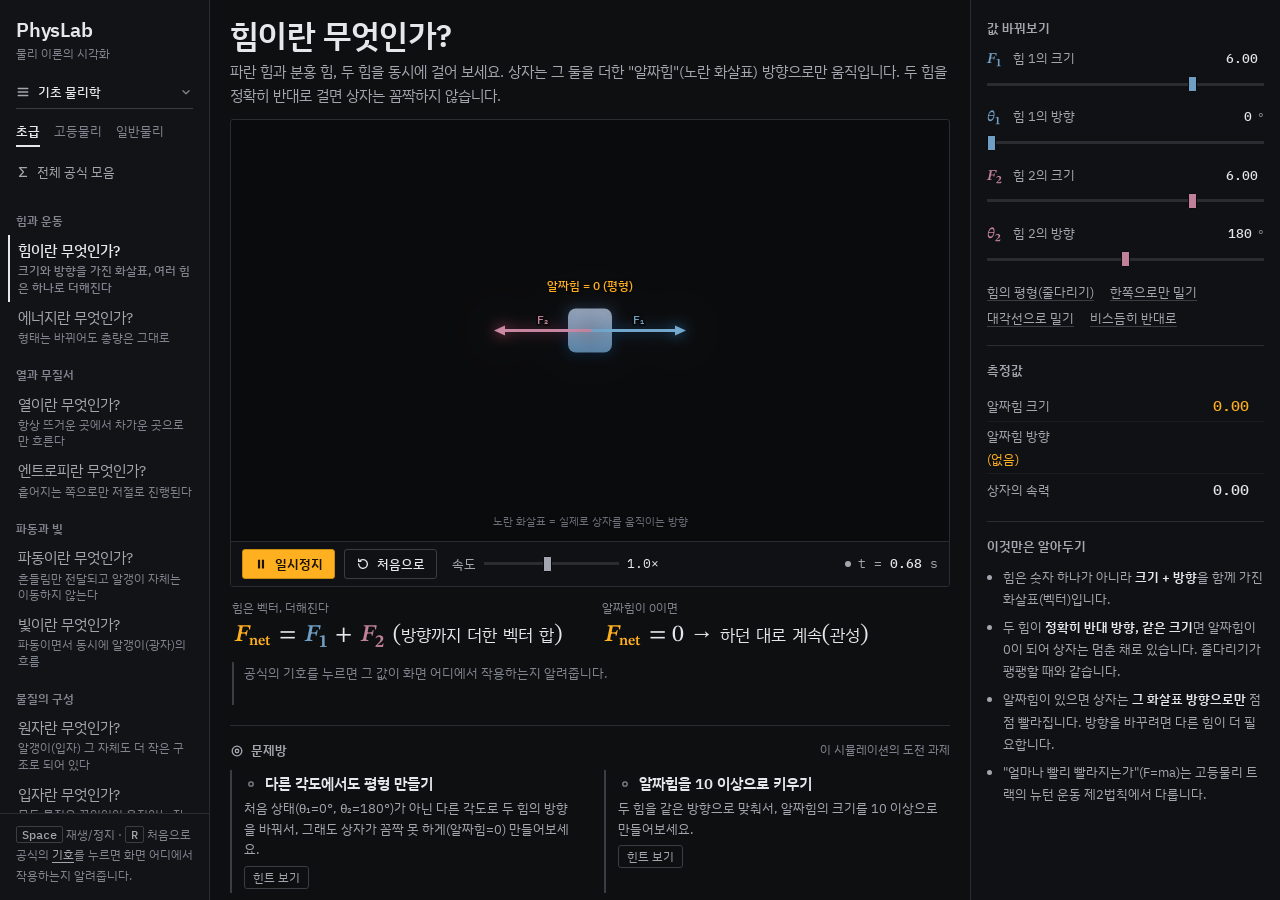
==== commit 3c71fd09: "feat(daily): 위성항법(GPS)의 위치 결정 — 매일 이론 추가 세 위성에서 같은 순간 출발한 전파의 도착 시간으로 거리를 재고(r = c·Δt), 수신기 근처 확대에서 " ====
--- a/index.html
+++ b/index.html
@@ -4,14 +4,14 @@
 <meta charset="utf-8">
 <meta name="viewport" content="width=device-width, initial-scale=1">
 <title>PhysLab · 물리 이론의 시각화</title>
-<meta name="description" content="힘과 운동부터 양자역학, 궤도역학, 선박·기계 공학까지 물리 이론 79가지를 슬라이더로 직접 움직여 보는 시뮬레이터. 공식의 기호를 누르면 화면에서 그 값이 어디에 작용하는지 보여 줍니다.">
+<meta name="description" content="힘과 운동부터 양자역학, 궤도역학, 선박·기계 공학까지 물리 이론 80가지를 슬라이더로 직접 움직여 보는 시뮬레이터. 공식의 기호를 누르면 화면에서 그 값이 어디에 작용하는지 보여 줍니다.">
 <link rel="icon" href="img/favicon.svg" type="image/svg+xml">
 <!-- 공유 미리보기 — og:image 는 절대 주소여야 메신저·SNS 가 읽는다 (원본: tools/og-image.html) -->
 <meta property="og:type" content="website">
 <meta property="og:site_name" content="PhysLab">
 <meta property="og:url" content="https://phys-simulator-shs.vercel.app/">
 <meta property="og:title" content="PhysLab · 물리 이론의 시각화">
-<meta property="og:description" content="물리 이론 79가지를 슬라이더로 직접 움직여 보는 시뮬레이터. 기초 물리부터 고등 물리, 항공우주·선박·기계 공학까지.">
+<meta property="og:description" content="물리 이론 80가지를 슬라이더로 직접 움직여 보는 시뮬레이터. 기초 물리부터 고등 물리, 항공우주·선박·기계 공학까지.">
 <meta property="og:image" content="https://phys-simulator-shs.vercel.app/img/og.png">
 <meta property="og:image:width" content="1200">
 <meta property="og:image:height" content="630">
@@ -152,7 +152,7 @@
 
 <script src="js/core.js?v=7567ad4e"></script>
 <!-- 시뮬레이션 색인 — 목록·공식 모음용. 본체(js/sims/**)는 열 때 불러온다 (core.js PS.load, tools/build.js) -->
-<script src="js/catalog.js?v=6f362661"></script>
+<script src="js/catalog.js?v=eade5e59"></script>
 <script src="js/typeset.js?v=7cf413bf"></script>
 <script src="js/app.js?v=728ef2c3"></script>
 </body>
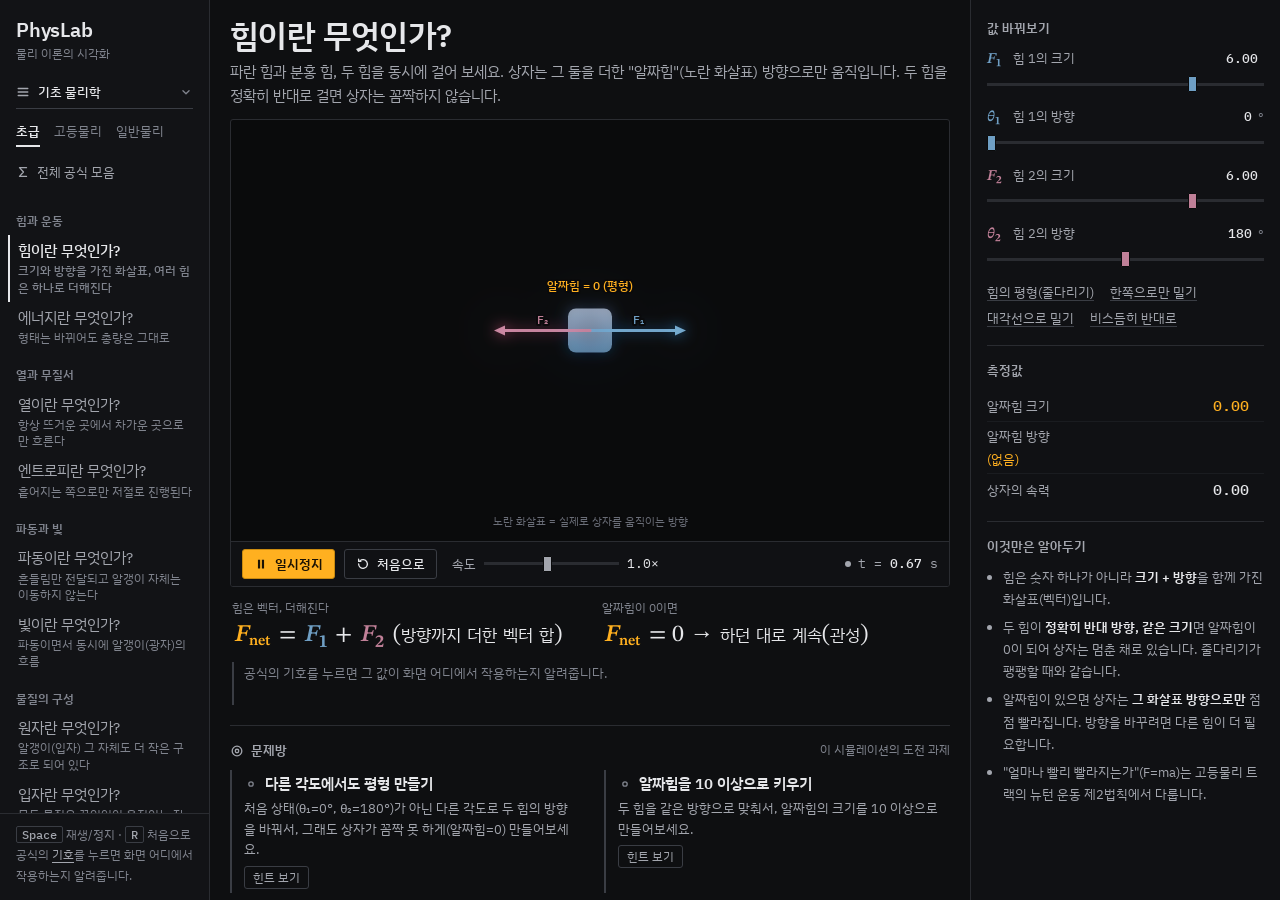
==== commit 32416213: "fix(q-spectrum): 자외선 선을 캔버스 밖에 그리던 버그, 좁은 화면 글자 겹침 - 파장→색 함수가 380 nm 아래(자외선)에도 색을 돌려줘 "보이는 선"으로 처리됐다" ====
--- a/index.html
+++ b/index.html
@@ -152,7 +152,7 @@
 
 <script src="js/core.js?v=7567ad4e"></script>
 <!-- 시뮬레이션 색인 — 목록·공식 모음용. 본체(js/sims/**)는 열 때 불러온다 (core.js PS.load, tools/build.js) -->
-<script src="js/catalog.js?v=eade5e59"></script>
+<script src="js/catalog.js?v=2626f736"></script>
 <script src="js/typeset.js?v=7cf413bf"></script>
 <script src="js/app.js?v=728ef2c3"></script>
 </body>
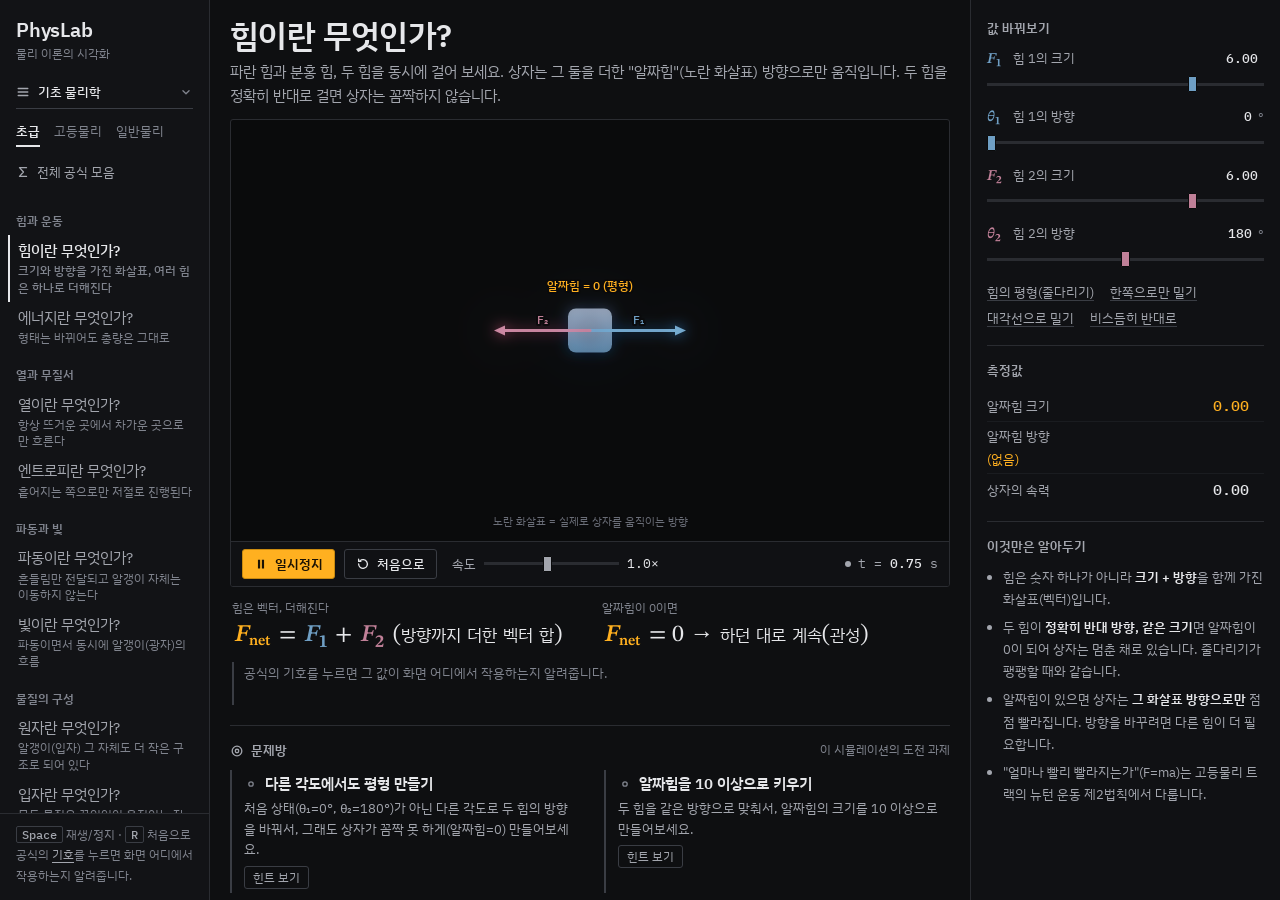
==== commit 841b1c15: "feat(daily): 마이컬슨-몰리 실험 (1887) — 매일 이론 추가 빛을 둘로 나눠 직각인 두 팔을 왕복시키는 간섭계를 천천히 돌리며 에테르 가설이 예측하는 무늬 이동(18" ====
--- a/index.html
+++ b/index.html
@@ -4,14 +4,14 @@
 <meta charset="utf-8">
 <meta name="viewport" content="width=device-width, initial-scale=1">
 <title>PhysLab · 물리 이론의 시각화</title>
-<meta name="description" content="힘과 운동부터 양자역학, 궤도역학, 선박·기계 공학까지 물리 이론 80가지를 슬라이더로 직접 움직여 보는 시뮬레이터. 공식의 기호를 누르면 화면에서 그 값이 어디에 작용하는지 보여 줍니다.">
+<meta name="description" content="힘과 운동부터 양자역학, 궤도역학, 선박·기계 공학까지 물리 이론 81가지를 슬라이더로 직접 움직여 보는 시뮬레이터. 공식의 기호를 누르면 화면에서 그 값이 어디에 작용하는지 보여 줍니다.">
 <link rel="icon" href="img/favicon.svg" type="image/svg+xml">
 <!-- 공유 미리보기 — og:image 는 절대 주소여야 메신저·SNS 가 읽는다 (원본: tools/og-image.html) -->
 <meta property="og:type" content="website">
 <meta property="og:site_name" content="PhysLab">
 <meta property="og:url" content="https://phys-simulator-shs.vercel.app/">
 <meta property="og:title" content="PhysLab · 물리 이론의 시각화">
-<meta property="og:description" content="물리 이론 80가지를 슬라이더로 직접 움직여 보는 시뮬레이터. 기초 물리부터 고등 물리, 항공우주·선박·기계 공학까지.">
+<meta property="og:description" content="물리 이론 81가지를 슬라이더로 직접 움직여 보는 시뮬레이터. 기초 물리부터 고등 물리, 항공우주·선박·기계 공학까지.">
 <meta property="og:image" content="https://phys-simulator-shs.vercel.app/img/og.png">
 <meta property="og:image:width" content="1200">
 <meta property="og:image:height" content="630">
@@ -152,7 +152,7 @@
 
 <script src="js/core.js?v=7567ad4e"></script>
 <!-- 시뮬레이션 색인 — 목록·공식 모음용. 본체(js/sims/**)는 열 때 불러온다 (core.js PS.load, tools/build.js) -->
-<script src="js/catalog.js?v=2626f736"></script>
+<script src="js/catalog.js?v=6b3eee23"></script>
 <script src="js/typeset.js?v=7cf413bf"></script>
 <script src="js/app.js?v=728ef2c3"></script>
 </body>
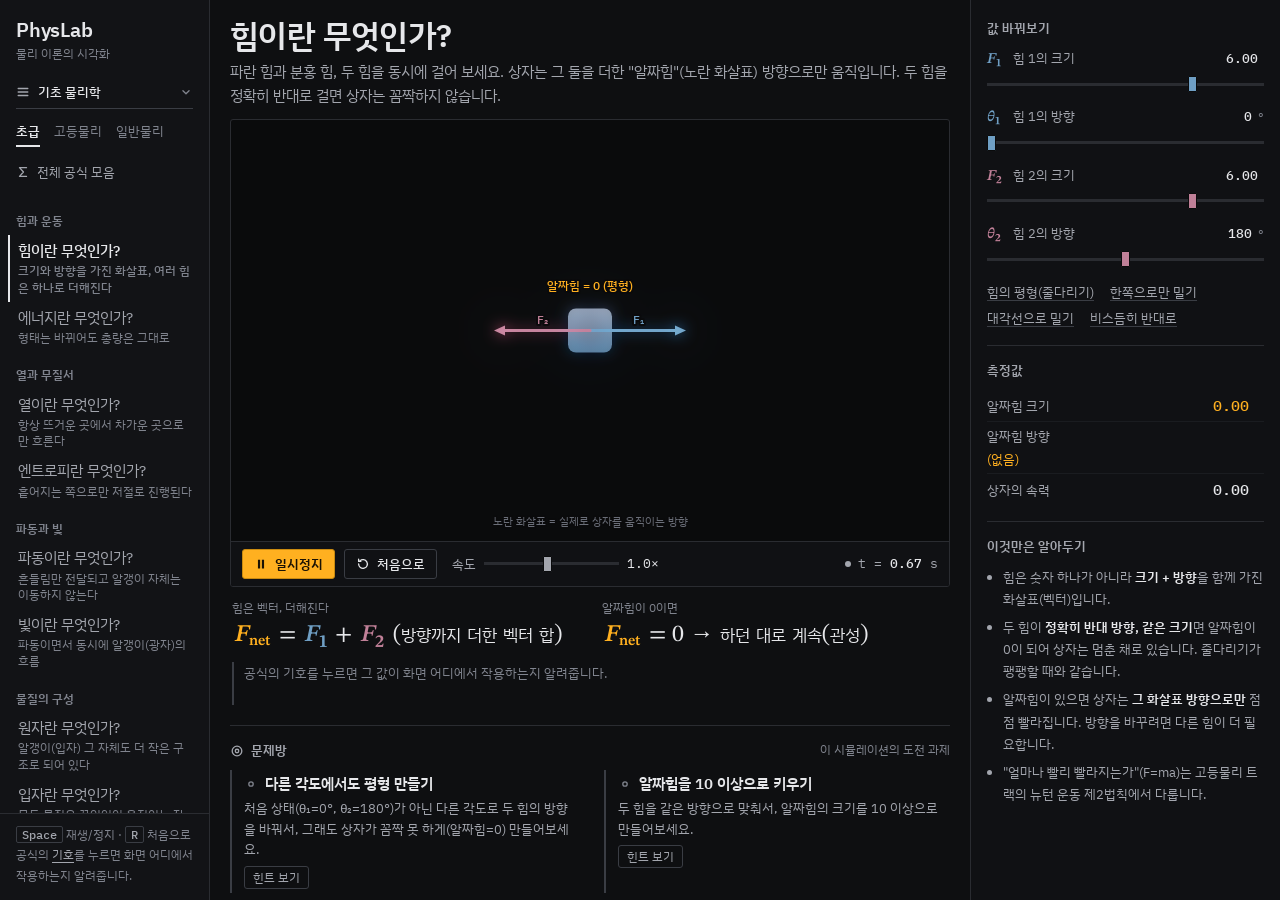
==== commit 87ebd08b: "fix(exp-michelson): 두 왕복 시간이 같아 보이던 측정값, 고르기 슬라이더, 그래프 겹침, 간섭무늬 줄 마이컬슨-몰리 실험 - 측정값 t∥·t⊥ 가 둘 다 73.38" ====
--- a/index.html
+++ b/index.html
@@ -150,10 +150,10 @@
 <!-- 화면 읽기 프로그램용 알림 (과제 달성 등) -->
 <div id="announcer" class="sr-only" aria-live="polite"></div>
 
-<script src="js/core.js?v=7567ad4e"></script>
+<script src="js/core.js?v=49b247cd"></script>
 <!-- 시뮬레이션 색인 — 목록·공식 모음용. 본체(js/sims/**)는 열 때 불러온다 (core.js PS.load, tools/build.js) -->
-<script src="js/catalog.js?v=6b3eee23"></script>
+<script src="js/catalog.js?v=9c6ccaee"></script>
 <script src="js/typeset.js?v=7cf413bf"></script>
-<script src="js/app.js?v=728ef2c3"></script>
+<script src="js/app.js?v=fa3fa6d0"></script>
 </body>
 </html>
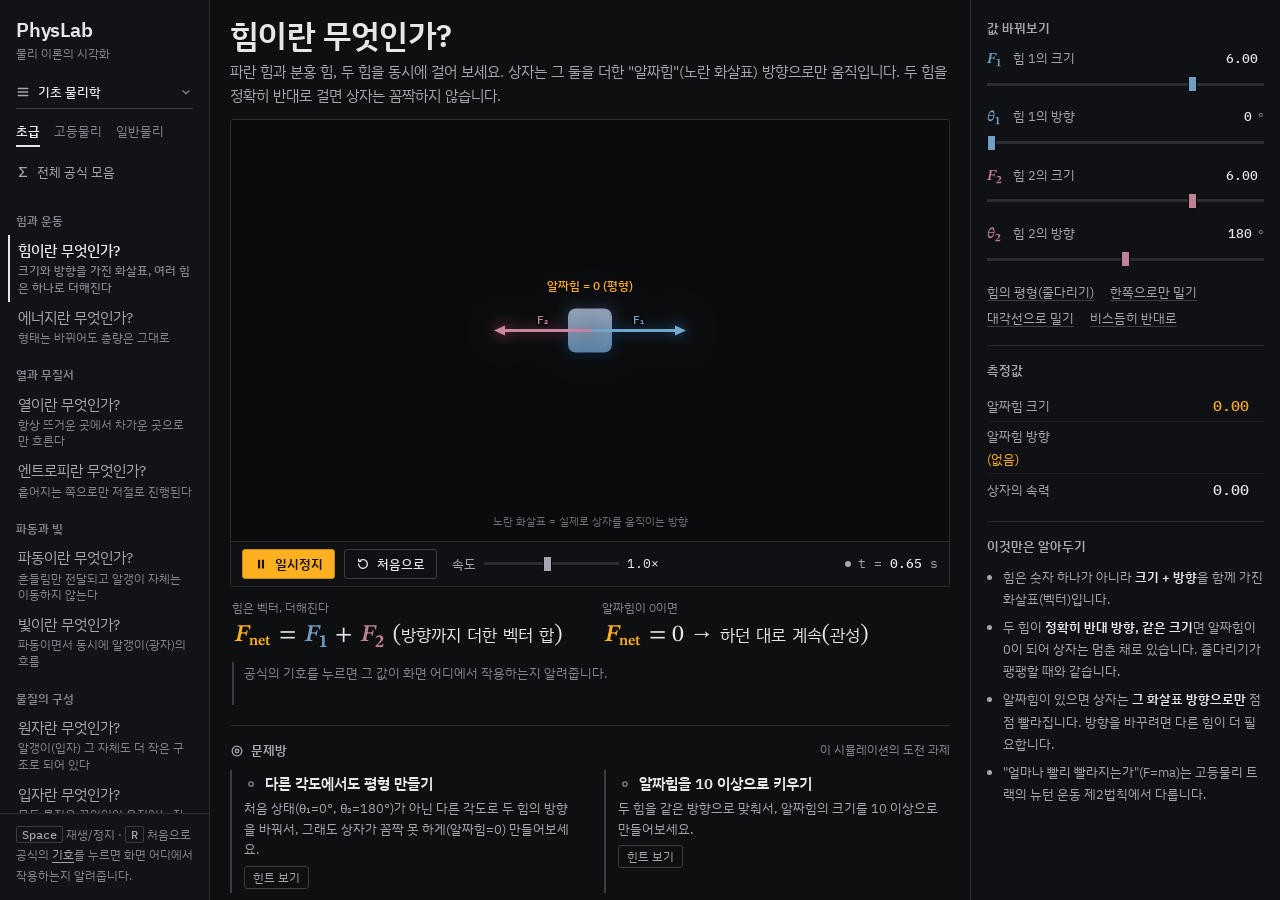
==== commit f30e413c: "feat(daily): 자이로와 가속도계 합치기 (상보 필터) — 매일 이론 추가 흔들리는 드론의 실제 기울기와 세 추정값(치우침이 b·t 로 쌓이는 자이로 적분, 떨리는 가속도계" ====
--- a/index.html
+++ b/index.html
@@ -4,14 +4,14 @@
 <meta charset="utf-8">
 <meta name="viewport" content="width=device-width, initial-scale=1">
 <title>PhysLab · 물리 이론의 시각화</title>
-<meta name="description" content="힘과 운동부터 양자역학, 궤도역학, 선박·기계 공학까지 물리 이론 81가지를 슬라이더로 직접 움직여 보는 시뮬레이터. 공식의 기호를 누르면 화면에서 그 값이 어디에 작용하는지 보여 줍니다.">
+<meta name="description" content="힘과 운동부터 양자역학, 궤도역학, 선박·기계 공학까지 물리 이론 82가지를 슬라이더로 직접 움직여 보는 시뮬레이터. 공식의 기호를 누르면 화면에서 그 값이 어디에 작용하는지 보여 줍니다.">
 <link rel="icon" href="img/favicon.svg" type="image/svg+xml">
 <!-- 공유 미리보기 — og:image 는 절대 주소여야 메신저·SNS 가 읽는다 (원본: tools/og-image.html) -->
 <meta property="og:type" content="website">
 <meta property="og:site_name" content="PhysLab">
 <meta property="og:url" content="https://phys-simulator-shs.vercel.app/">
 <meta property="og:title" content="PhysLab · 물리 이론의 시각화">
-<meta property="og:description" content="물리 이론 81가지를 슬라이더로 직접 움직여 보는 시뮬레이터. 기초 물리부터 고등 물리, 항공우주·선박·기계 공학까지.">
+<meta property="og:description" content="물리 이론 82가지를 슬라이더로 직접 움직여 보는 시뮬레이터. 기초 물리부터 고등 물리, 항공우주·선박·기계 공학까지.">
 <meta property="og:image" content="https://phys-simulator-shs.vercel.app/img/og.png">
 <meta property="og:image:width" content="1200">
 <meta property="og:image:height" content="630">
@@ -152,7 +152,7 @@
 
 <script src="js/core.js?v=49b247cd"></script>
 <!-- 시뮬레이션 색인 — 목록·공식 모음용. 본체(js/sims/**)는 열 때 불러온다 (core.js PS.load, tools/build.js) -->
-<script src="js/catalog.js?v=9c6ccaee"></script>
+<script src="js/catalog.js?v=96735b15"></script>
 <script src="js/typeset.js?v=7cf413bf"></script>
 <script src="js/app.js?v=fa3fa6d0"></script>
 </body>
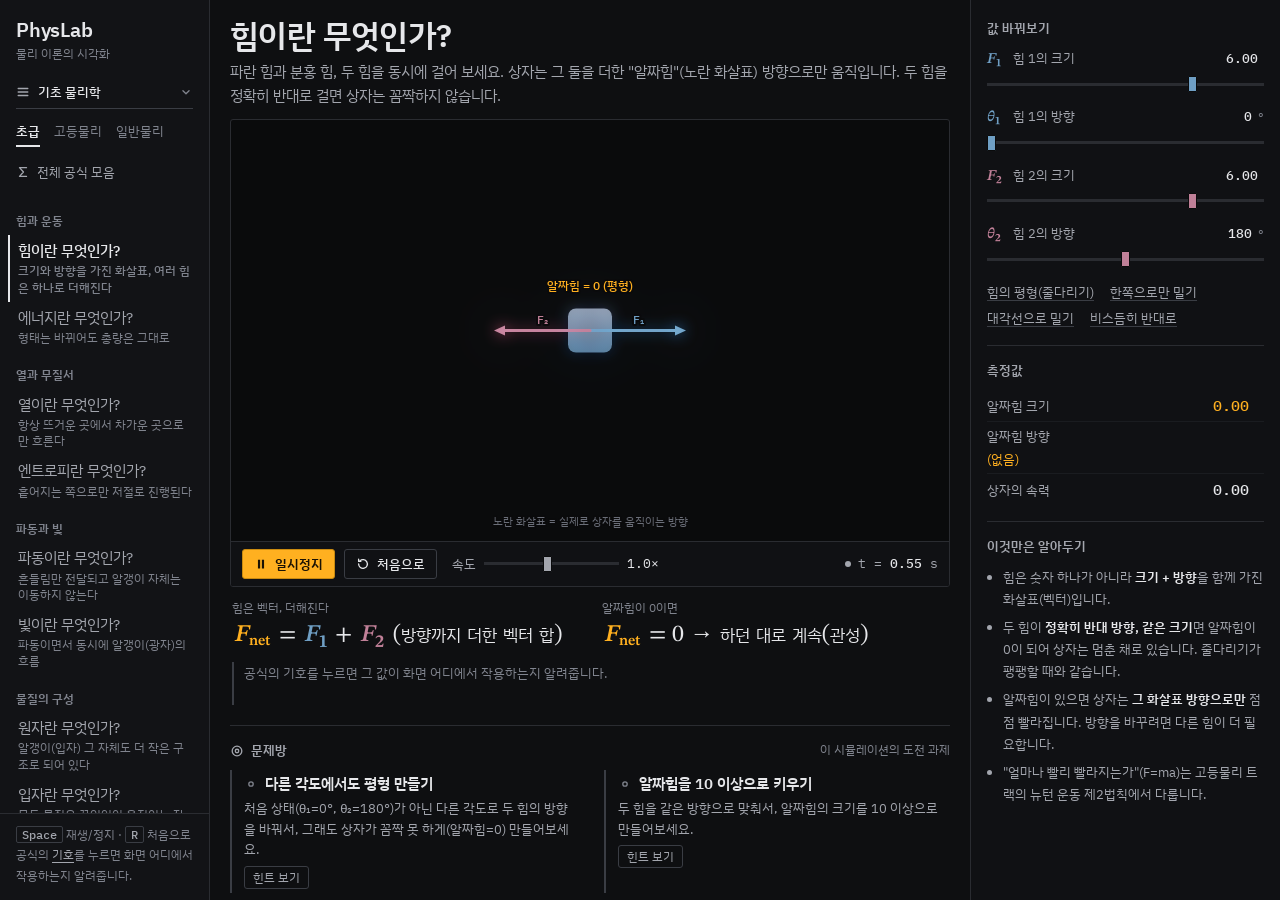
==== commit 0449306e: "feat(daily): 밀리컨 기름방울 실험 (1909) — 매일 이론 추가 두 금속판 사이의 기름방울을 전압으로 공중에 멈춰 세우고(qE = mg), 그때 잰 전하가 늘 기본 전" ====
--- a/index.html
+++ b/index.html
@@ -4,14 +4,14 @@
 <meta charset="utf-8">
 <meta name="viewport" content="width=device-width, initial-scale=1">
 <title>PhysLab · 물리 이론의 시각화</title>
-<meta name="description" content="힘과 운동부터 양자역학, 궤도역학, 선박·기계 공학까지 물리 이론 82가지를 슬라이더로 직접 움직여 보는 시뮬레이터. 공식의 기호를 누르면 화면에서 그 값이 어디에 작용하는지 보여 줍니다.">
+<meta name="description" content="힘과 운동부터 양자역학, 궤도역학, 선박·기계 공학까지 물리 이론 83가지를 슬라이더로 직접 움직여 보는 시뮬레이터. 공식의 기호를 누르면 화면에서 그 값이 어디에 작용하는지 보여 줍니다.">
 <link rel="icon" href="img/favicon.svg" type="image/svg+xml">
 <!-- 공유 미리보기 — og:image 는 절대 주소여야 메신저·SNS 가 읽는다 (원본: tools/og-image.html) -->
 <meta property="og:type" content="website">
 <meta property="og:site_name" content="PhysLab">
 <meta property="og:url" content="https://phys-simulator-shs.vercel.app/">
 <meta property="og:title" content="PhysLab · 물리 이론의 시각화">
-<meta property="og:description" content="물리 이론 82가지를 슬라이더로 직접 움직여 보는 시뮬레이터. 기초 물리부터 고등 물리, 항공우주·선박·기계 공학까지.">
+<meta property="og:description" content="물리 이론 83가지를 슬라이더로 직접 움직여 보는 시뮬레이터. 기초 물리부터 고등 물리, 항공우주·선박·기계 공학까지.">
 <meta property="og:image" content="https://phys-simulator-shs.vercel.app/img/og.png">
 <meta property="og:image:width" content="1200">
 <meta property="og:image:height" content="630">
@@ -152,7 +152,7 @@
 
 <script src="js/core.js?v=49b247cd"></script>
 <!-- 시뮬레이션 색인 — 목록·공식 모음용. 본체(js/sims/**)는 열 때 불러온다 (core.js PS.load, tools/build.js) -->
-<script src="js/catalog.js?v=96735b15"></script>
+<script src="js/catalog.js?v=4c94dc97"></script>
 <script src="js/typeset.js?v=7cf413bf"></script>
 <script src="js/app.js?v=fa3fa6d0"></script>
 </body>
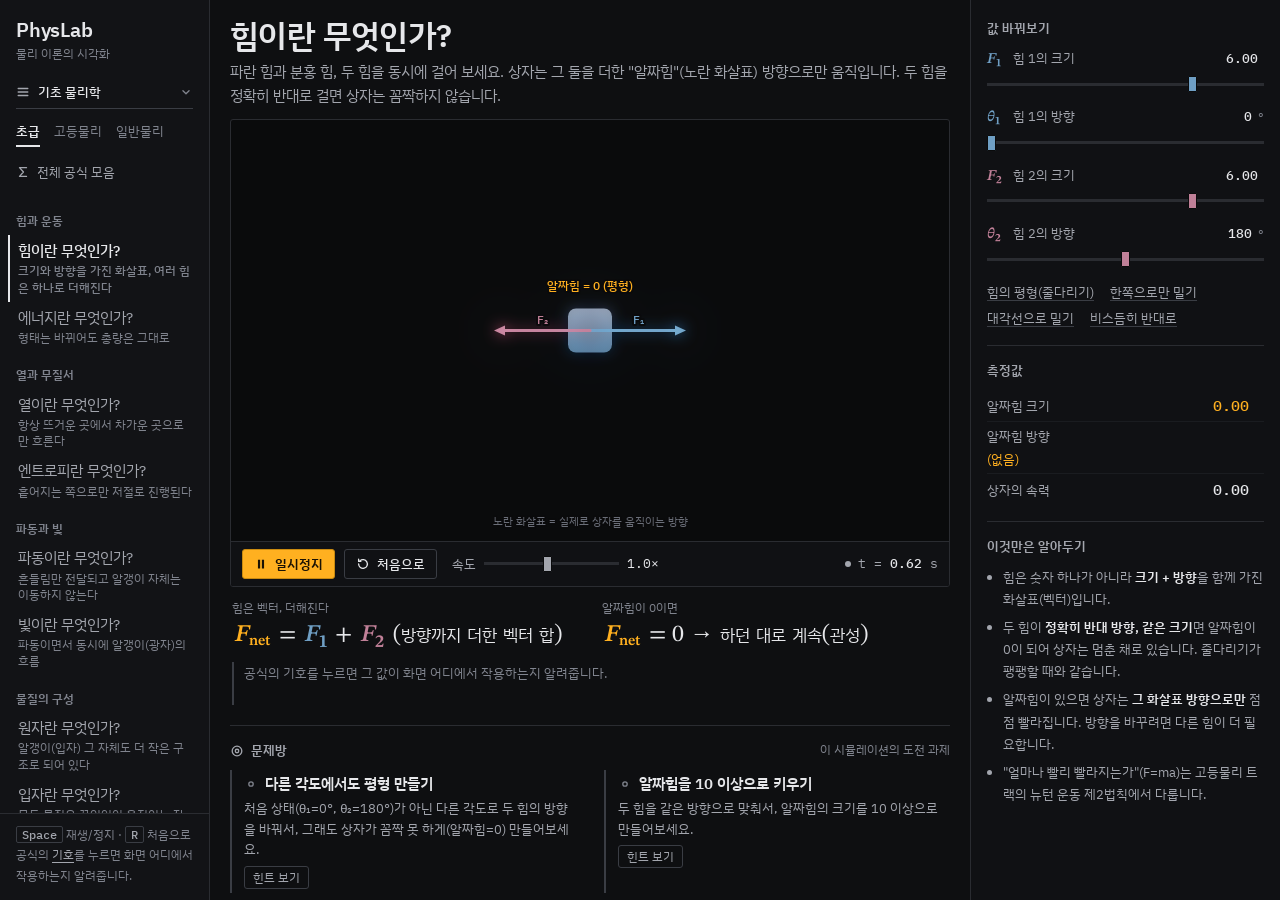
==== commit 7f8281cf: "feat(daily): 레이더: 메아리로 거리와 속도 재기 — 매일 이론 추가 안테나에서 나간 펄스와 비행기에서 돌아온 메아리의 왕복 시간으로 거리(R = cΔt/2)를 재고, 거" ====
--- a/index.html
+++ b/index.html
@@ -4,14 +4,14 @@
 <meta charset="utf-8">
 <meta name="viewport" content="width=device-width, initial-scale=1">
 <title>PhysLab · 물리 이론의 시각화</title>
-<meta name="description" content="힘과 운동부터 양자역학, 궤도역학, 선박·기계 공학까지 물리 이론 83가지를 슬라이더로 직접 움직여 보는 시뮬레이터. 공식의 기호를 누르면 화면에서 그 값이 어디에 작용하는지 보여 줍니다.">
+<meta name="description" content="힘과 운동부터 양자역학, 궤도역학, 선박·기계 공학까지 물리 이론 84가지를 슬라이더로 직접 움직여 보는 시뮬레이터. 공식의 기호를 누르면 화면에서 그 값이 어디에 작용하는지 보여 줍니다.">
 <link rel="icon" href="img/favicon.svg" type="image/svg+xml">
 <!-- 공유 미리보기 — og:image 는 절대 주소여야 메신저·SNS 가 읽는다 (원본: tools/og-image.html) -->
 <meta property="og:type" content="website">
 <meta property="og:site_name" content="PhysLab">
 <meta property="og:url" content="https://phys-simulator-shs.vercel.app/">
 <meta property="og:title" content="PhysLab · 물리 이론의 시각화">
-<meta property="og:description" content="물리 이론 83가지를 슬라이더로 직접 움직여 보는 시뮬레이터. 기초 물리부터 고등 물리, 항공우주·선박·기계 공학까지.">
+<meta property="og:description" content="물리 이론 84가지를 슬라이더로 직접 움직여 보는 시뮬레이터. 기초 물리부터 고등 물리, 항공우주·선박·기계 공학까지.">
 <meta property="og:image" content="https://phys-simulator-shs.vercel.app/img/og.png">
 <meta property="og:image:width" content="1200">
 <meta property="og:image:height" content="630">
@@ -152,7 +152,7 @@
 
 <script src="js/core.js?v=49b247cd"></script>
 <!-- 시뮬레이션 색인 — 목록·공식 모음용. 본체(js/sims/**)는 열 때 불러온다 (core.js PS.load, tools/build.js) -->
-<script src="js/catalog.js?v=4c94dc97"></script>
+<script src="js/catalog.js?v=56be3639"></script>
 <script src="js/typeset.js?v=7cf413bf"></script>
 <script src="js/app.js?v=fa3fa6d0"></script>
 </body>
